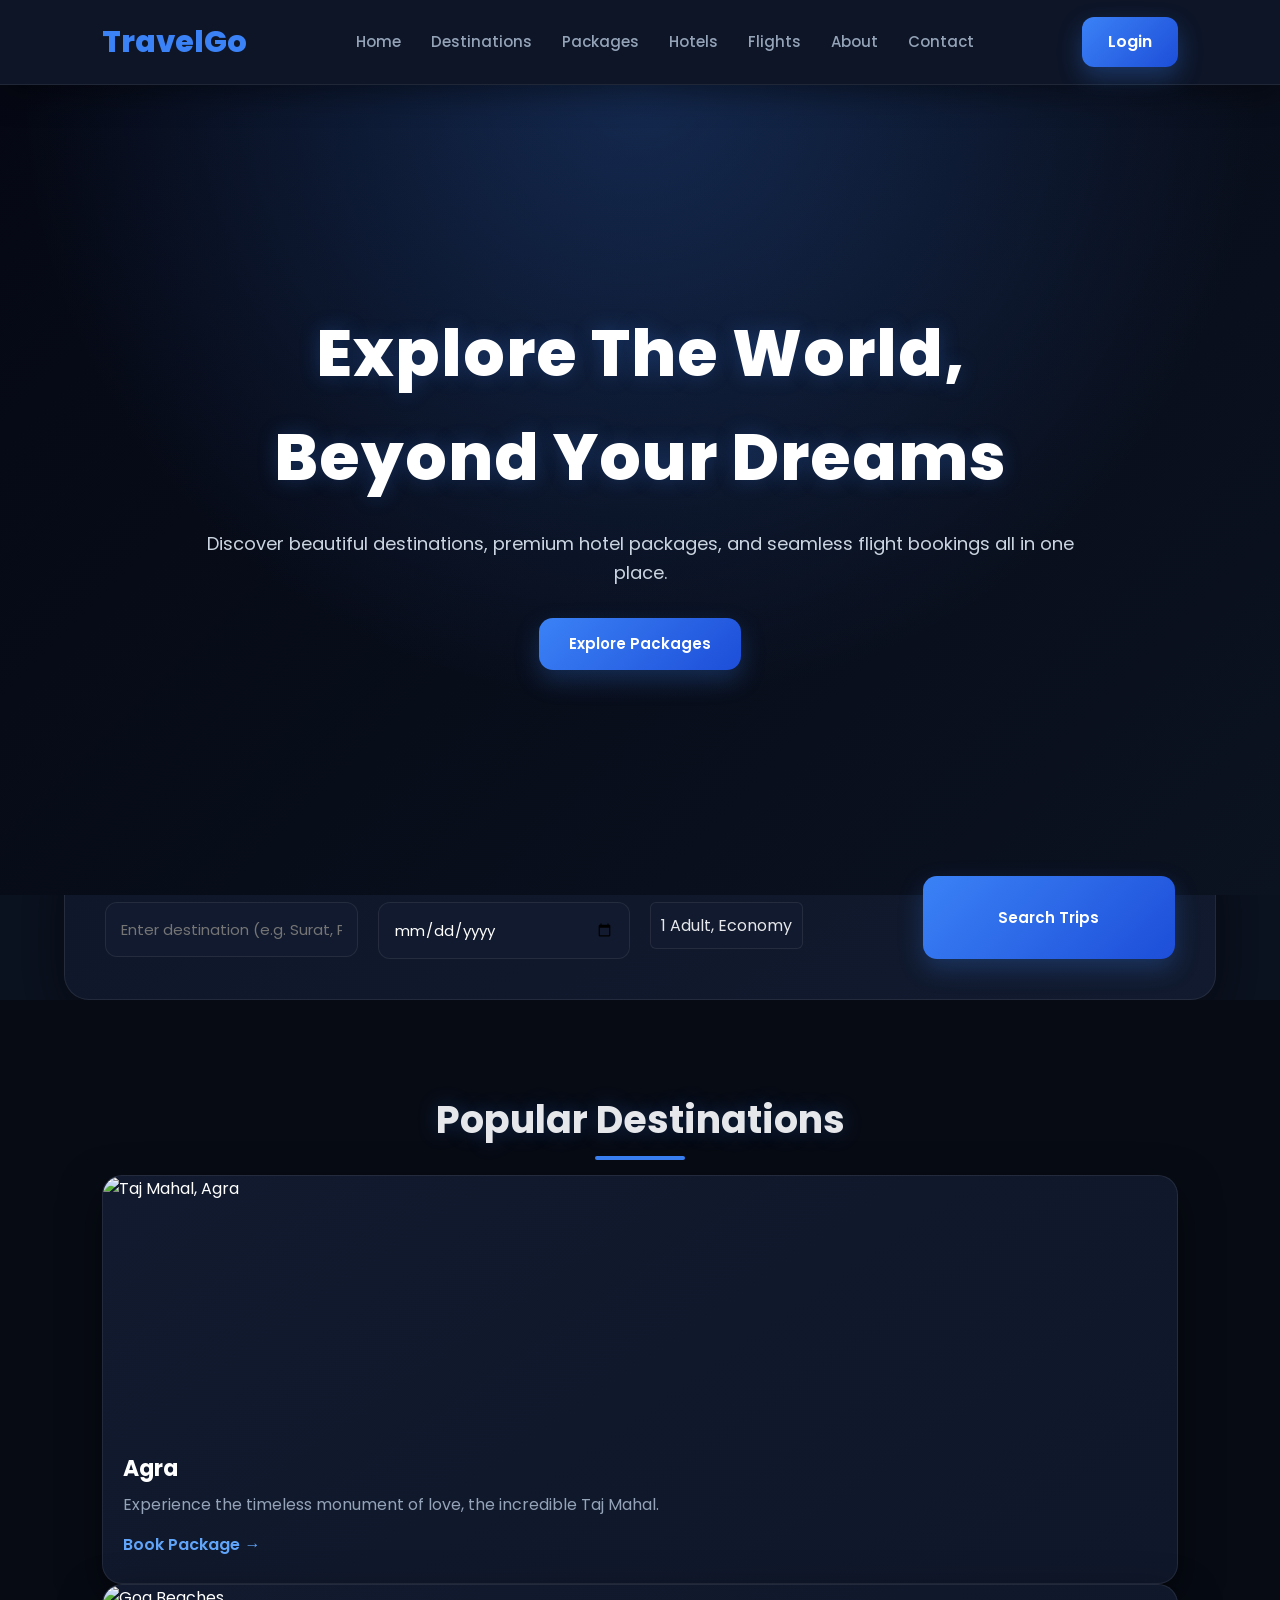
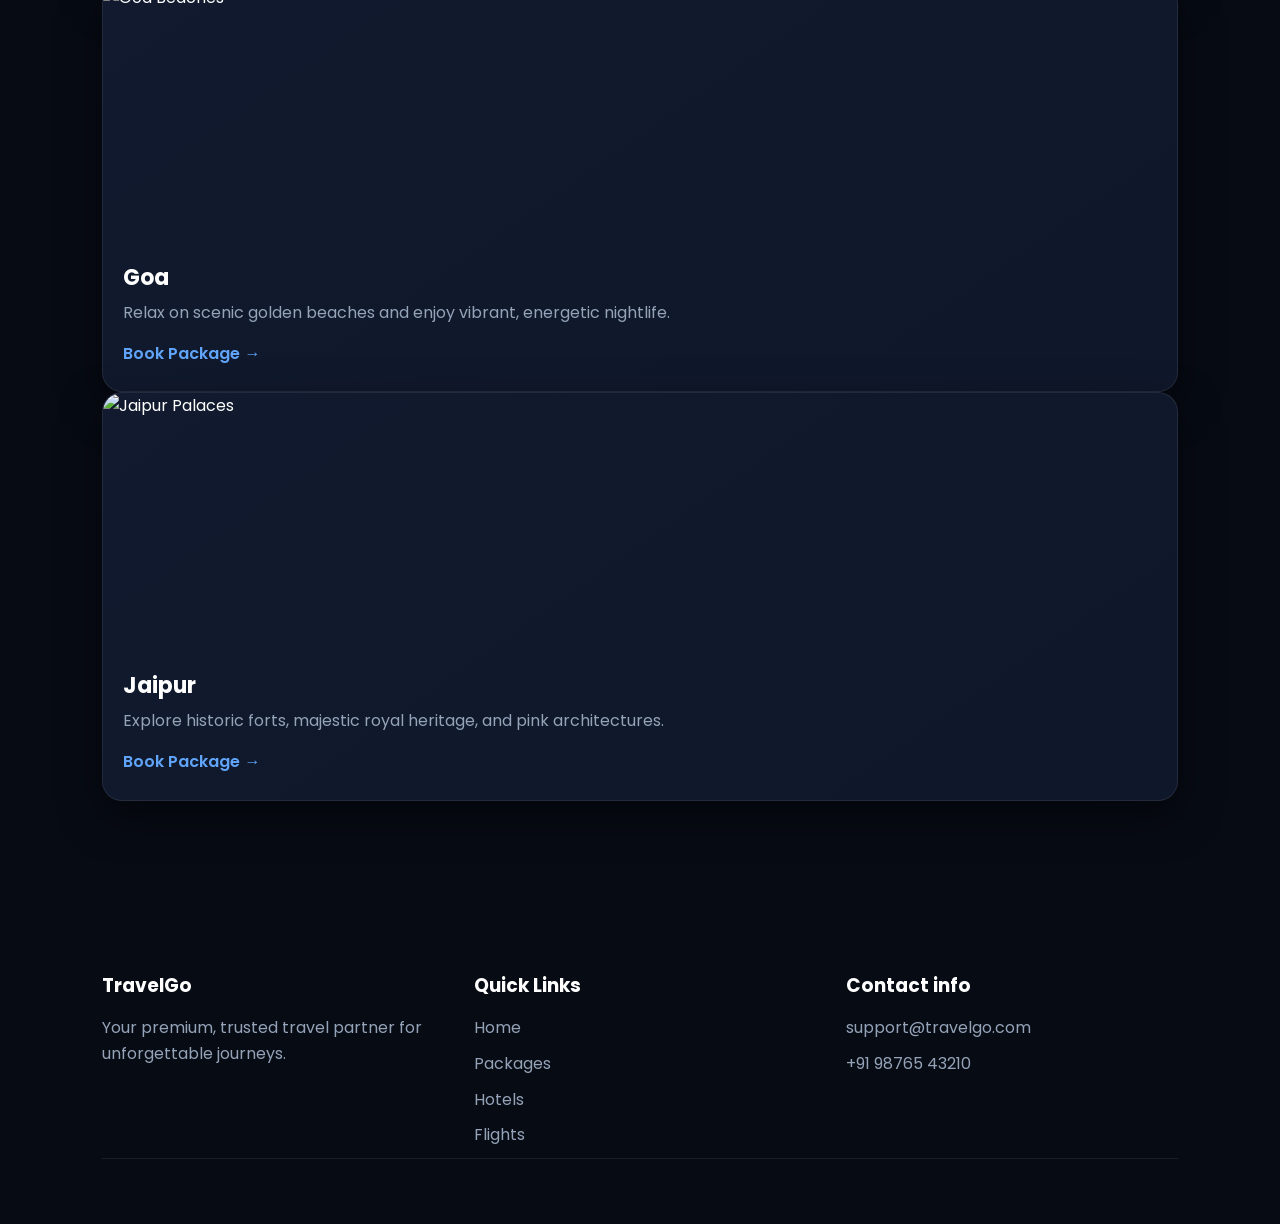
==== index.html @ 105390c0 "Initial commit" ====
<!DOCTYPE html>
<html lang="en">
<head>
    <meta charset="UTF-8">
    <meta name="viewport" content="width=device-width, initial-scale=1.0">
    <title>TravelGo - Beyond Your Dreams</title>
    <link rel="stylesheet" href="style.css">
</head>

<body class="dark-theme">

<header class="navbar">

    <div class="logo">
        <h2>TravelGo</h2>
    </div>

    <nav aria-label="Main Navigation">
        <ul class="nav-menu">
            <li><a href="index.html">Home</a></li>
            <li><a href="destinations.html">Destinations</a></li>
            <li><a href="packages.html">Packages</a></li>
            <li><a href="hotels.html">Hotels</a></li>
            <li><a href="flights.html">Flights</a></li>
            <li><a href="about.html">About</a></li>
            <li><a href="contact.html">Contact</a></li>
        </ul>
    </nav>

    <a href="login.html" class="login-btn">Login</a>

</header>

<section class="hero">

    <div class="hero-content">
        <h1>Explore The World,<br>Beyond Your Dreams</h1>
        <p>
            Discover beautiful destinations, premium hotel packages, 
            and seamless flight bookings all in one place.
        </p>
        <a href="packages.html" class="hero-btn">Explore Packages</a>
    </div>

</section>

<section class="search-section">

    <form class="search-form" action="#" method="GET">

        <div class="form-group">
            <label>Where to?</label>
            <input type="text" placeholder="Enter destination (e.g. Surat, Paris)" required>
        </div>

        <div class="form-group">
            <label>Check-in</label>
            <input type="date">
        </div>

        <div class="form-group">
            <label>Travelers</label>
            <div class="traveler-box">
                <span>1 Adult, Economy</span>
            </div>
            <div class="traveler-popup">
                <div class="traveler-option">1 Adult, Economy</div>
                <div class="traveler-option">2 Adults, Business</div>
                <div class="traveler-option">Family, Economy</div>
            </div>
        </div>

        <button type="submit" class="search-btn">Search Trips</button>

    </form>

</section>

<section class="popular-destinations">

    <h2>Popular Destinations</h2>

    <div class="destination-grid">

        <div class="destination-card">
            <img src="https://images.unsplash.com/photo-1524492412937-b28074a5d7da?q=80&w=600&auto=format&fit=cover" alt="Taj Mahal, Agra">
            <h3>Agra</h3>
            <p>Experience the timeless monument of love, the incredible Taj Mahal.</p>
            <a href="booking.html">Book Package &rarr;</a>
        </div>

        <div class="destination-card">
            <img src="https://images.unsplash.com/photo-1582510003544-4d00b7f74220?q=80&w=600&auto=format&fit=cover" alt="Goa Beaches">
            <h3>Goa</h3>
            <p>Relax on scenic golden beaches and enjoy vibrant, energetic nightlife.</p>
            <a href="booking.html">Book Package &rarr;</a>
        </div>

        <div class="destination-card">
            <img src="https://images.unsplash.com/photo-1587135941948-670b381f08ce?q=80&w=600&auto=format&fit=cover" alt="Jaipur Palaces">
            <h3>Jaipur</h3>
            <p>Explore historic forts, majestic royal heritage, and pink architectures.</p>
            <a href="booking.html">Book Package &rarr;</a>
        </div>

    </div>

</section>

<div id="imgModal" class="img-modal">
    <span class="close">&times;</span>
    <img class="modal-content" id="modalImg" alt="Enlarged View">
</div>

<footer class="footer">

    <div class="footer-links">

        <div>
            <h3>TravelGo</h3>
            <p>Your premium, trusted travel partner for unforgettable journeys.</p>
        </div>

        <div>
            <h3>Quick Links</h3>
            <ul>
                <li><a href="index.html">Home</a></li>
                <li><a href="packages.html">Packages</a></li>
                <li><a href="hotels.html">Hotels</a></li>
                <li><a href="flights.html">Flights</a></li>
            </ul>
        </div>

        <div>
            <h3>Contact info</h3>
            <p>support@travelgo.com</p>
            <p>+91 98765 43210</p>
        </div>

    </div>

    <p class="copyright"></p>

</footer>

<script src="main.js"></script>

</body>
</html>
---- style.css ----
/* =========================
   GOOGLE FONT
========================= */

@import url('https://fonts.googleapis.com/css2?family=Poppins:wght@300;400;500;600;700;800&display=swap');


/* =========================
   ROOT DARK THEME
========================= */

:root{

    --bg:#0b1220;
    --card:#111a2e;
    --card-2:#0f172a;

    --text:#e5e7eb;
    --muted:#94a3b8;

    --primary:#3b82f6;
    --primary-dark:#2563eb;

    --border:rgba(255,255,255,0.08);
    --shadow:0 15px 40px rgba(0,0,0,0.5);
}


/* =========================
   RESET
========================= */

*{
    margin:0;
    padding:0;
    box-sizing:border-box;
    font-family:'Poppins',sans-serif;
}

html{
    scroll-behavior:smooth;
}

body{
    background:var(--bg);
    color:var(--text);
    line-height:1.6;
}


/* =========================
   GLOBAL LINKS
========================= */

a{
    text-decoration:none;
    color:inherit;
}

ul{
    list-style:none;
}


/* =========================
   NAVBAR (DARK PREMIUM)
========================= */

.navbar{

    width:100%;
    height:85px;

    display:flex;
    align-items:center;
    justify-content:space-between;

    padding:0 8%;

    position:sticky;
    top:0;
    z-index:1000;

    background:rgba(15, 23, 42, 0.85);
    backdrop-filter:blur(20px);

    border-bottom:1px solid var(--border);

    box-shadow:0 10px 30px rgba(0,0,0,0.4);
}

.logo h2{

    font-size:30px;
    font-weight:800;

    color:var(--primary);

    cursor:pointer;

    transition:0.3s;
}

.logo h2:hover{
    transform:scale(1.08);
    color:#60a5fa;
}


/* =========================
   NAV MENU
========================= */

.nav-menu{

    display:flex;
    align-items:center;
    gap:30px;
}

.nav-menu li a{

    color:var(--muted);

    font-size:15px;
    font-weight:500;

    position:relative;

    transition:0.3s;
}

.nav-menu li a:hover{
    color:white;
}

.nav-menu li a::after{

    content:"";

    position:absolute;
    left:0;
    bottom:-6px;

    width:0%;
    height:2px;

    background:var(--primary);

    transition:0.4s;
}

.nav-menu li a:hover::after{
    width:100%;
}


/* =========================
   LOGIN BUTTON (GLOW)
========================= */

.login-btn{

    padding:12px 26px;

    background:linear-gradient(135deg,var(--primary),#1d4ed8);
    color:white;

    border-radius:12px;

    font-weight:600;

    transition:0.3s;

    position:relative;
    overflow:hidden;

    box-shadow:0 10px 25px rgba(59,130,246,0.3);
}

.login-btn:hover{
    transform:translateY(-3px);
    box-shadow:0 15px 35px rgba(59,130,246,0.5);
}


/* =========================
   BUTTON SYSTEM (GLOBAL)
========================= */

.hero-btn,
.book-btn,
.flight-btn,
.hotel-btn,
.search-btn,
.contact-btn,
.pay-btn,
.confirm-btn,
.login-submit-btn,
.signup-submit-btn,
.submit-ticket-btn,
.auth-btn,
.package-card button {

    display:inline-block;

    padding:14px 30px;

    background:linear-gradient(135deg,var(--primary),#1d4ed8);

    color:white;

    border:none;
    border-radius:14px;

    font-size:15px;
    font-weight:600;

    cursor:pointer;

    transition:0.3s;

    box-shadow:0 10px 25px rgba(59,130,246,0.25);

    position:relative;
    overflow:hidden;
}

.hero-btn:hover,
.book-btn:hover,
.flight-btn:hover,
.hotel-btn:hover,
.search-btn:hover,
.contact-btn:hover,
.pay-btn:hover,
.confirm-btn:hover,
.login-submit-btn:hover,
.signup-submit-btn:hover,
.submit-ticket-btn:hover,
.auth-btn:hover,
.package-card button:hover{

    transform:translateY(-4px) scale(1.02);

    box-shadow:0 18px 40px rgba(59,130,246,0.4);
}


/* =========================
   SECTION BASE
========================= */

section{
    padding:90px 8%;
}

section h1{
    font-size:55px;
    font-weight:800;
}

section h2{
    font-size:38px;
    font-weight:700;
    margin-bottom:25px;
    text-align:center;
    position:relative;
}

section h2::after{

    content:"";

    position:absolute;

    bottom:-10px;
    left:50%;

    transform:translateX(-50%);

    width:90px;
    height:4px;

    background:var(--primary);

    border-radius:10px;
}

section p{
    color:var(--muted);
}


/* =========================
   INPUTS (DARK STYLE)
========================= */

input,
select,
textarea{

    width:100%;

    padding:15px;

    background:var(--card);

    border:1px solid var(--border);

    border-radius:12px;

    color:white;

    outline:none;

    font-size:15px;

    transition:0.3s;
}

input:focus,
select:focus,
textarea:focus{

    border-color:var(--primary);
    box-shadow:0 0 0 3px rgba(59,130,246,0.2);
}


/* =========================
   CARDS (DARK PREMIUM)
========================= */

.destination-card,
.package-card,
.hotel-card,
.flight-card,
.feature-card,
.review-card,
.team-card,
.info-card,
.stat-card,
.trip-card,
.history-item{

    background:linear-gradient(145deg,var(--card),var(--card-2));

    border:1px solid var(--border);

    border-radius:20px;

    overflow:hidden;

    box-shadow:var(--shadow);

    transition:0.4s;

    color:white;
}

.destination-card:hover,
.package-card:hover,
.hotel-card:hover,
.flight-card:hover,
.feature-card:hover,
.team-card:hover,
.stat-card:hover,
.trip-card:hover{

    transform:translateY(-10px) scale(1.02);

    box-shadow:0 25px 60px rgba(59,130,246,0.25);
}


/* =========================
   IMAGES
========================= */

img{
    width:100%;
    display:block;
}


/* =========================
   FOOTER DARK
========================= */

.footer{

    background:#070b14;

    color:white;

    padding:80px 8% 30px;
}

.footer-links{

    display:grid;

    grid-template-columns:repeat(auto-fit,minmax(250px,1fr));

    gap:40px;
}

.footer h3{
    margin-bottom:15px;
}

.footer p,
.footer li{
    color:var(--muted);
    margin-bottom:10px;
}

.copyright{

    text-align:center;

    border-top:1px solid var(--border);

    padding-top:25px;

    color:var(--muted);
}
/* =========================
   HERO SECTIONS (DARK CINEMATIC)
========================= */

.hero,
.destination-hero,
.package-hero,
.hotel-hero,
.flight-hero,
.about-hero,
.contact-hero,
.booking-hero,
.checkout-hero,
.about-hero{

    min-height:90vh;

    display:flex;
    align-items:center;
    justify-content:center;

    text-align:center;

    background:
    radial-gradient(circle at top,
    rgba(59,130,246,0.25),
    transparent 60%),

    linear-gradient(135deg,#050814,#0b1220);

    color:white;

    position:relative;
    overflow:hidden;
}

.hero-content{
    max-width:900px;
    animation:fadeUp 1s ease;
}

.hero-content h1{
    font-size:65px;
    font-weight:800;
    margin-bottom:20px;
    letter-spacing:1px;
}

.hero-content p{
    font-size:18px;
    color:#cbd5e1;
    margin-bottom:30px;
}


/* =========================
   SEARCH / FORM SECTIONS
========================= */

.search-section,
.destination-search,
.hotel-search,
.flight-search,
.package-filter,
.package-search {

    background:linear-gradient(145deg,#0f172a,#111a2e);

    margin-top:-60px;

    width:90%;
    max-width:1200px;

    margin-left:auto;
    margin-right:auto;

    border-radius:25px;

    padding:40px;

    border:1px solid rgba(255,255,255,0.08);

    box-shadow:0 20px 60px rgba(0,0,0,0.5);
}

.search-form,
.destination-search-form,
.hotel-search-form,
.flight-search-form,
.filter-form,
.package-search-form {

    display:grid;

    grid-template-columns:repeat(auto-fit,minmax(200px,1fr));

    gap:20px;
}


/* =========================
   DESTINATIONS
========================= */

.destinations,
.popular-destinations{
    background:#070b14;
}

.destination-card{

    border-radius:20px;

    overflow:hidden;

    transition:0.4s;

    position:relative;
}

.destination-card img{
    height:260px;
    object-fit:cover;
    transition:0.5s;
}

.destination-card:hover img{
    transform:scale(1.08);
}

.destination-card h3{
    font-size:22px;
    margin:15px 20px 5px;
    color:white;
}

.destination-card p{
    margin:0 20px 15px;
    color:#94a3b8;
}

.destination-card a{
    display:inline-block;
    margin:0 20px 25px;
    color:#60a5fa;
    font-weight:600;
}


/* =========================
   PACKAGES
========================= */

.packages,
.packages-section,
.packages-catalog {
    background:#0b1220;
}

.package-card img{
    height:260px;
    object-fit:cover;
}

.package-content{
    padding:25px;
}

.package-content h3{
    font-size:22px;
    margin-bottom:10px;
}

.package-content p{
    color:#94a3b8;
}

.package-content h4{
    color:#60a5fa;
    font-size:26px;
    margin:15px 0;
}


/* =========================
   FEATURES / WHY US
========================= */

.features,
.package-benefits,
.flight-benefits,
.hotel-features,
.why-us{

    background:#0a1020;
}

.feature-card,
.why-card,
.value-card {

    padding:40px;

    text-align:center;

    border-radius:20px;

    background:linear-gradient(145deg,#111a2e,#0f172a);

    border:1px solid rgba(255,255,255,0.08);
}

.feature-card h3,
.why-card h3{
    margin-bottom:10px;
    font-size:22px;
}


/* =========================
   HOTEL CARDS
========================= */

.hotels-catalog {
    background:#0b1220;
}

.hotel-card img{
    height:240px;
    object-fit:cover;
}

.hotel-content{
    padding:25px;
}

.hotel-content h3{
    font-size:22px;
    margin-bottom:10px;
}

.hotel-content p{
    color:#94a3b8;
}

.hotel-content h4{
    color:#60a5fa;
    font-size:24px;
}


/* =========================
   FLIGHT CARDS
========================= */

.flights-catalog {
    background:#0b1220;
}

.flight-card{

    padding:30px;
    text-align:center;
}

.flight-card h3{
    font-size:22px;
}

.flight-card p{
    color:#94a3b8;
}

.flight-card h4{
    color:#60a5fa;
    font-size:26px;
}


/* =========================
   BOOKING PAGE (DARK GRID FIX)
========================= */

.booking-container,
.booking-wrapper,
.checkout-wrapper {

    display:grid;

    grid-template-columns:2fr 1fr;

    gap:40px;
}

@media (max-width:991px) {
    .booking-container,
    .booking-wrapper,
    .checkout-wrapper,
    .checkout-container,
    .contact-container {
        grid-template-columns: 1fr;
    }
}

.booking-form,
.booking-summary,
.account-details-box,
.travel-history-box {

    background:linear-gradient(145deg,#0f172a,#111a2e);

    padding:35px;

    border-radius:25px;

    border:1px solid rgba(255,255,255,0.08);

    box-shadow:0 20px 60px rgba(0,0,0,0.5);
}

.summary-card h2{
    color:#60a5fa;
}

.summary-card hr{
    border:0;
    border-top:1px solid rgba(255,255,255,0.08);
    margin:20px 0;
}


/* =========================
   CHECKOUT PAGE
========================= */

.checkout-container{

    display:grid;

    grid-template-columns:2fr 1fr;

    gap:40px;
}

.payment-form,
.order-summary,
.auth-card,
.profile-sidebar {

    background:linear-gradient(145deg,#0f172a,#111a2e);

    padding:35px;

    border-radius:25px;

    border:1px solid rgba(255,255,255,0.08);
}

.form-row{
    display:grid;
    grid-template-columns:1fr 1fr;
    gap:20px;
}

.confirmation-grid{

    display:grid;

    grid-template-columns:repeat(auto-fit,minmax(260px,1fr));

    gap:25px;
}

.confirmation-card{

    background:linear-gradient(145deg,#0f172a,#111a2e);

    padding:30px;

    border-radius:20px;

    text-align:center;

    border:1px solid rgba(255,255,255,0.08);
}


/* =========================
   LOGIN / SIGNUP
========================= */

.login-section,
.signup-section,
.auth-container {

    min-height:100vh;

    display:flex;
    align-items:center;
    justify-content:center;

    background:
    radial-gradient(circle at top,
    rgba(59,130,246,0.15),
    transparent 60%),
    #050814;
}

.login-box,
.signup-box{

    background:linear-gradient(145deg,#0f172a,#111a2e);

    padding:50px;

    border-radius:25px;

    border:1px solid rgba(255,255,255,0.08);

    box-shadow:0 25px 70px rgba(0,0,0,0.6);
}

.login-box h1,
.signup-box h1{
    color:white;
}

.login-box p,
.signup-box p{
    color:#94a3b8;
}


/* =========================
   PROFILE PAGE
========================= */

.profile-card{

    background:linear-gradient(145deg,#0f172a,#111a2e);

    padding:40px;

    border-radius:25px;

    text-align:center;

    border:1px solid rgba(255,255,255,0.08);
}

.info-card,
.trip-card{

    background:linear-gradient(145deg,#0f172a,#111a2e);

    border:1px solid rgba(255,255,255,0.08);
}


/* =========================
   CONTACT PAGE
========================= */

.contact-container{

    display:grid;

    grid-template-columns:2fr 1fr;

    gap:40px;
}

.contact-form-box,
.contact-info,
.channel-card {

    background:linear-gradient(145deg,#0f172a,#111a2e);

    padding:35px;

    border-radius:25px;

    border:1px solid rgba(255,255,255,0.08);
}


/* =========================
   ANIMATION KEYFRAME
========================= */

@keyframes fadeUp{

    from{
        opacity:0;
        transform:translateY(40px);
    }

    to{
        opacity:1;
        transform:translateY(0);
    }
}
/* =========================
   SMOOTH GLOBAL ANIMATION
========================= */

*{
    transition:background 0.3s ease, color 0.3s ease;
}


/* =========================
   SCROLLBAR (DARK PREMIUM)
========================= */

::-webkit-scrollbar{
    width:10px;
}

::-webkit-scrollbar-track{
    background:#050814;
}

::-webkit-scrollbar-thumb{

    background:linear-gradient(
        180deg,
        #2563eb,
        #60a5fa
    );

    border-radius:20px;
}

::-webkit-scrollbar-thumb:hover{
    background:#3b82f6;
}


/* =========================
   BACK TO TOP BUTTON (FIXED DARK STYLE)
========================= */

.back-to-top{

    position:fixed;

    right:25px;
    bottom:25px;

    width:55px;
    height:55px;

    border:none;

    border-radius:50%;

    background:linear-gradient(135deg,#2563eb,#1d4ed8);

    color:white;

    font-size:20px;

    cursor:pointer;

    z-index:9999;

    box-shadow:0 15px 35px rgba(37,99,235,0.4);

    display:none;

    animation:pulse 2s infinite;
}

.back-to-top:hover{
    transform:scale(1.1);
}


/* =========================
   PULSE ANIMATION
========================= */

@keyframes pulse{

    0%{
        box-shadow:0 0 0 0 rgba(37,99,235,0.5);
    }

    70%{
        box-shadow:0 0 0 20px rgba(37,99,235,0);
    }

    100%{
        box-shadow:0 0 0 0 rgba(37,99,235,0);
    }
}


/* =========================
   CARD ULTIMATE GLOW
========================= */

.destination-card:hover,
.package-card:hover,
.hotel-card:hover,
.flight-card:hover,
.feature-card:hover,
.team-card:hover,
.history-item:hover {

    box-shadow:
    0 0 25px rgba(59,130,246,0.25),
    0 20px 60px rgba(0,0,0,0.6);
}


/* =========================
   IMAGE ZOOM ENHANCED
========================= */

.destination-card img,
.package-card img,
.hotel-card img,
.team-card img{

    transition:0.6s ease;
}

.destination-card:hover img,
.package-card:hover img,
.hotel-card:hover img,
.team-card:hover img{

    transform:scale(1.12);
    filter:brightness(1.1);
}


/* =========================
   TEXT GLOW EFFECT (HEADINGS)
========================= */

.hero-content h1,
section h2{

    text-shadow:0 0 20px rgba(59,130,246,0.25);
}


/* =========================
   BUTTON GLOW EFFECT
========================= */

.hero-btn,
.book-btn,
.flight-btn,
.hotel-btn,
.search-btn,
.login-btn,
.pay-btn,
.confirm-btn,
.submit-ticket-btn,
.auth-btn {

    position:relative;
    overflow:hidden;
}

.hero-btn::after,
.book-btn::after,
.flight-btn::after,
.hotel-btn::after,
.search-btn::after,
.login-btn::after,
.pay-btn::after,
.confirm-btn::after,
.submit-ticket-btn::after,
.auth-btn::after {

    content:"";

    position:absolute;

    top:0;
    left:-100%;

    width:100%;
    height:100%;

    background:linear-gradient(
        90deg,
        transparent,
        rgba(255,255,255,0.25),
        transparent
    );

    transition:0.7s;
}

.hero-btn:hover::after,
.book-btn:hover::after,
.flight-btn:hover::after,
.hotel-btn:hover::after,
.search-btn:hover::after,
.login-btn:hover::after,
.pay-btn:hover::after,
.confirm-btn:hover::after,
.submit-ticket-btn:hover::after,
.auth-btn:hover::after {

    left:100%;
}


/* =========================
   SECTION FADE EFFECT
========================= */

section{

    animation:fadeUp 0.8s ease;
}

@keyframes fadeUp{

    from{
        opacity:0;
        transform:translateY(30px);
    }

    to{
        opacity:1;
        transform:translateY(0);
    }
}


/* =========================
   INPUT FOCUS GLOW
========================= */

input:focus,
select:focus,
textarea:focus{

    border-color:#3b82f6;

    box-shadow:
    0 0 0 4px rgba(59,130,246,0.2);
}


/* =========================
   LINKS HOVER ANIMATION
========================= */

a{
    transition:0.3s;
}

a:hover{
    color:#60a5fa;
}


/* =========================
   CARDS ENTRY ANIMATION
========================= */

.destination-card,
.package-card,
.hotel-card,
.flight-card,
.feature-card,
.team-card{

    animation:float 6s ease-in-out infinite;
}

@keyframes float{

    0%{transform:translateY(0px);}
    50%{transform:translateY(-8px);}
    100%{transform:translateY(0px);}
}


/* =========================
   PREMIUM GLASS EFFECT UPGRADE
========================= */

.login-box,
.signup-box,
.profile-card,
.contact-form-box,
.booking-form,
.payment-form,
.auth-card,
.account-details-box,
.travel-history-box,
.profile-sidebar,
.channel-card {

    backdrop-filter:blur(20px);

    background:rgba(15,23,42,0.7) !important;

    border:1px solid rgba(255,255,255,0.08) !important;
}


/* =========================
   STAT CARD HOVER DARK MODE
========================= */

.stat-card:hover{

    background:linear-gradient(135deg,#2563eb,#1d4ed8);

    color:white;

    transform:translateY(-8px) scale(1.05);
}


/* =========================
   FAQ INTERACTION
========================= */

.faq-item:hover{

    border-left:4px solid #3b82f6;

    transform:translateX(8px);

    background:#0f172a;
}


/* =========================
   FINAL TOUCH: SMOOTH BODY
========================= */

body{
    overflow-x:hidden;
}
/* ===== IMAGE MODAL FULLSCREEN VIEW ===== */
.img-modal {
    display: none;
    position: fixed;
    z-index: 9999;
    padding-top: 60px;
    left: 0;
    top: 0;
    width: 100%;
    height: 100%;
    overflow: auto;
    background-color: rgba(0,0,0,0.9);
}

.modal-content {
    margin: auto;
    display: block;
    max-width: 90%;
    max-height: 85%;
    border-radius: 10px;
    animation: zoom 0.3s ease;
}

@keyframes zoom {
    from {transform: scale(0.7);}
    to {transform: scale(1);}
}

.close {
    position: absolute;
    top: 20px;
    right: 35px;
    color: white;
    font-size: 40px;
    font-weight: bold;
    cursor: pointer;
}
.package-list {
    margin-top: 20px;
    display: flex;
    flex-direction: column;
    gap: 12px;
}

/* ==========================================================================
   UPDATED TRANSITION ASSIGNMENTS FOR SYSTEM COMPATIBILITY
   ========================================================================== */
.package-card {
    background: linear-gradient(145deg,var(--card),var(--card-2));
    border: 1px solid var(--border);
}

.package-card button {
    margin-top: 8px;
    cursor: pointer;
}
.traveler-box {
    padding: 10px;
    border: 1px solid var(--border);
    cursor: pointer;
    border-radius: 6px;
    background: var(--card);
    width: fit-content;
}

.traveler-popup {
    display: none;
    position: absolute;
    background: var(--card-2);
    border: 1px solid var(--border);
    border-radius: 6px;
    margin-top: 5px;
    width: 150px;
    box-shadow: var(--shadow);
}

.traveler-option {
    padding: 10px;
    cursor: pointer;
}

.traveler-option:hover {
    background: var(--card);
}
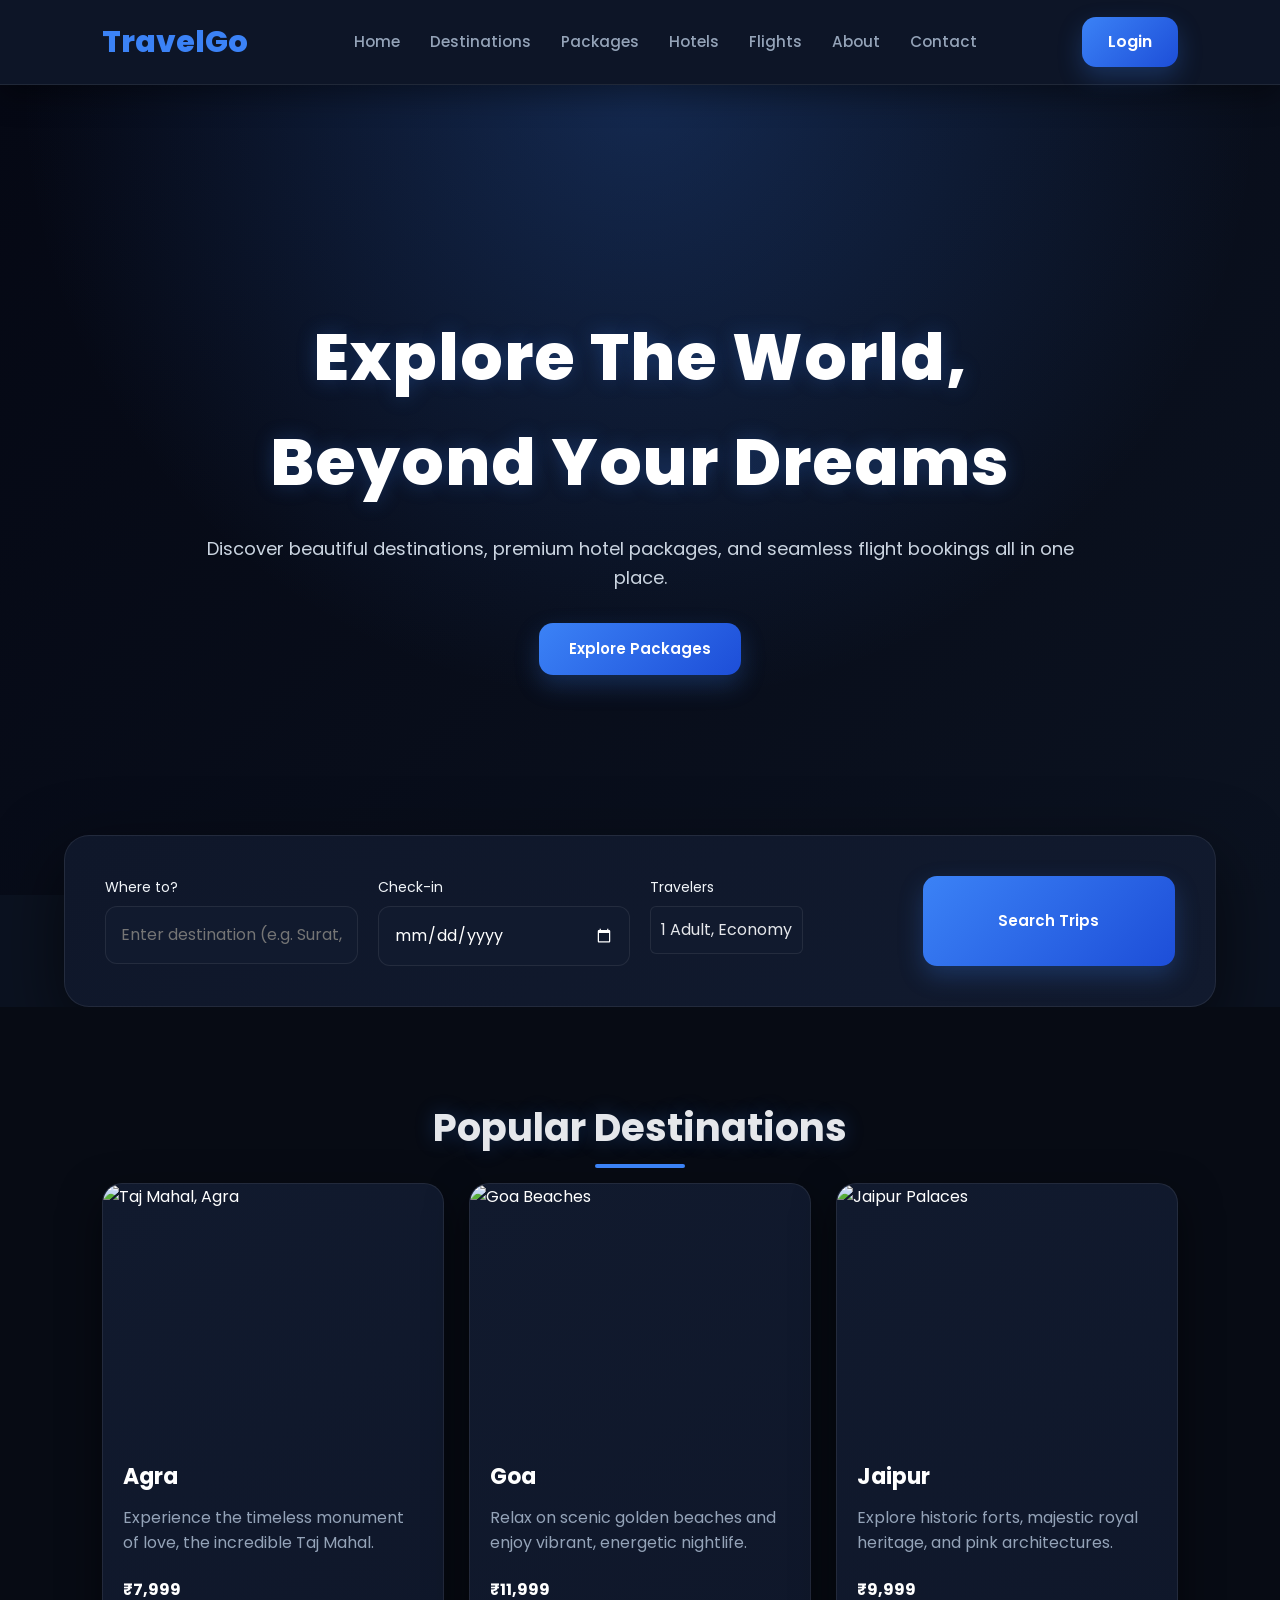
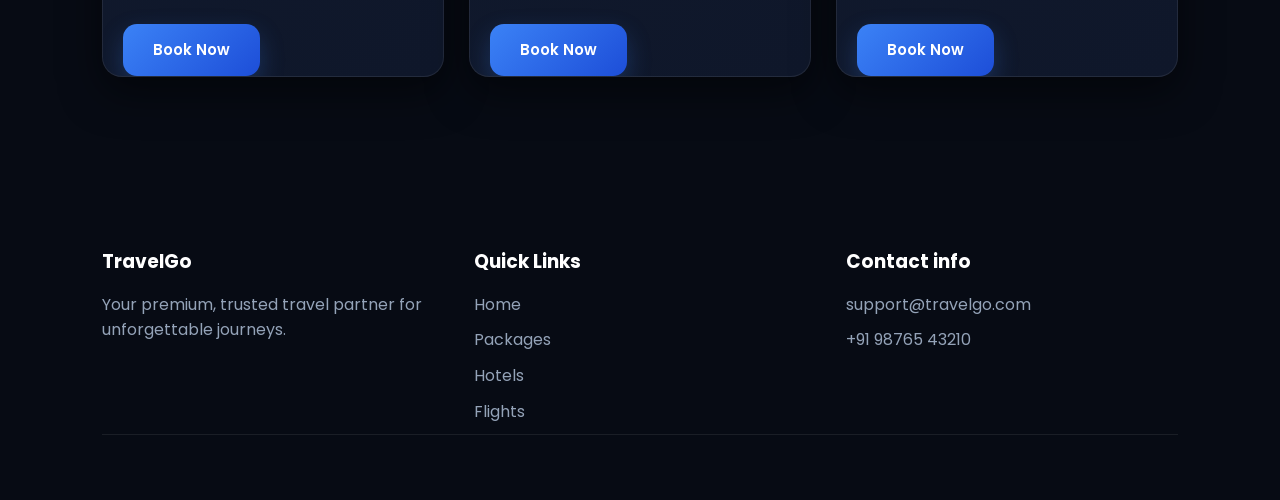
==== commit d6f2511c: "New Updates" ====
--- a/index.html
+++ b/index.html
@@ -86,21 +86,24 @@
             <img src="https://images.unsplash.com/photo-1524492412937-b28074a5d7da?q=80&w=600&auto=format&fit=cover" alt="Taj Mahal, Agra">
             <h3>Agra</h3>
             <p>Experience the timeless monument of love, the incredible Taj Mahal.</p>
-            <a href="booking.html">Book Package &rarr;</a>
+            <h4>₹7,999</h4>
+            <button class="book-btn">Book Now</button>
         </div>
 
         <div class="destination-card">
             <img src="https://images.unsplash.com/photo-1582510003544-4d00b7f74220?q=80&w=600&auto=format&fit=cover" alt="Goa Beaches">
             <h3>Goa</h3>
             <p>Relax on scenic golden beaches and enjoy vibrant, energetic nightlife.</p>
-            <a href="booking.html">Book Package &rarr;</a>
+            <h4>₹11,999</h4>
+            <button class="book-btn">Book Now</button>
         </div>
 
         <div class="destination-card">
             <img src="https://images.unsplash.com/photo-1587135941948-670b381f08ce?q=80&w=600&auto=format&fit=cover" alt="Jaipur Palaces">
             <h3>Jaipur</h3>
             <p>Explore historic forts, majestic royal heritage, and pink architectures.</p>
-            <a href="booking.html">Book Package &rarr;</a>
+            <h4>₹9,999</h4>
+            <button class="book-btn">Book Now</button>
         </div>
 
     </div>
@@ -143,6 +146,8 @@
 
 </footer>
 
+<script src="https://cdnjs.cloudflare.com/ajax/libs/html2canvas/1.4.1/html2canvas.min.js"></script>
+<script src="https://cdnjs.cloudflare.com/ajax/libs/jspdf/2.5.1/jspdf.umd.min.js"></script>
 <script src="main.js"></script>
 
 </body>
--- a/style.css
+++ b/style.css
@@ -1,488 +1,659 @@
-/* =========================
-   GOOGLE FONT
-========================= */
-
 @import url('https://fonts.googleapis.com/css2?family=Poppins:wght@300;400;500;600;700;800&display=swap');
 
-
-/* =========================
-   ROOT DARK THEME
-========================= */
-
-:root{
-
-    --bg:#0b1220;
-    --card:#111a2e;
-    --card-2:#0f172a;
-
-    --text:#e5e7eb;
-    --muted:#94a3b8;
-
-    --primary:#3b82f6;
-    --primary-dark:#2563eb;
-
-    --border:rgba(255,255,255,0.08);
-    --shadow:0 15px 40px rgba(0,0,0,0.5);
-}
-
-
-/* =========================
-   RESET
-========================= */
-
-*{
-    margin:0;
-    padding:0;
-    box-sizing:border-box;
-    font-family:'Poppins',sans-serif;
-}
-
-html{
-    scroll-behavior:smooth;
-}
-
-body{
-    background:var(--bg);
-    color:var(--text);
-    line-height:1.6;
-}
-
-
-/* =========================
-   GLOBAL LINKS
-========================= */
-
-a{
-    text-decoration:none;
-    color:inherit;
-}
-
-ul{
-    list-style:none;
-}
-
-
-/* =========================
-   NAVBAR (DARK PREMIUM)
-========================= */
-
-.navbar{
-
-    width:100%;
-    height:85px;
-
-    display:flex;
-    align-items:center;
-    justify-content:space-between;
-
-    padding:0 8%;
-
-    position:sticky;
-    top:0;
-    z-index:1000;
-
-    background:rgba(15, 23, 42, 0.85);
-    backdrop-filter:blur(20px);
-
-    border-bottom:1px solid var(--border);
-
-    box-shadow:0 10px 30px rgba(0,0,0,0.4);
-}
-
-.logo h2{
-
-    font-size:30px;
-    font-weight:800;
-
-    color:var(--primary);
-
-    cursor:pointer;
-
-    transition:0.3s;
-}
-
-.logo h2:hover{
-    transform:scale(1.08);
-    color:#60a5fa;
-}
-
-
-/* =========================
-   NAV MENU
-========================= */
-
-.nav-menu{
-
-    display:flex;
-    align-items:center;
-    gap:30px;
-}
-
-.nav-menu li a{
-
-    color:var(--muted);
-
-    font-size:15px;
-    font-weight:500;
-
-    position:relative;
-
-    transition:0.3s;
-}
-
-.nav-menu li a:hover{
-    color:white;
-}
-
-.nav-menu li a::after{
-
-    content:"";
-
-    position:absolute;
-    left:0;
-    bottom:-6px;
-
-    width:0%;
-    height:2px;
-
-    background:var(--primary);
-
-    transition:0.4s;
-}
-
-.nav-menu li a:hover::after{
-    width:100%;
-}
-
-
-/* =========================
-   LOGIN BUTTON (GLOW)
-========================= */
-
-.login-btn{
-
-    padding:12px 26px;
-
-    background:linear-gradient(135deg,var(--primary),#1d4ed8);
-    color:white;
-
-    border-radius:12px;
-
-    font-weight:600;
-
-    transition:0.3s;
-
-    position:relative;
-    overflow:hidden;
-
-    box-shadow:0 10px 25px rgba(59,130,246,0.3);
-}
-
-.login-btn:hover{
-    transform:translateY(-3px);
-    box-shadow:0 15px 35px rgba(59,130,246,0.5);
-}
-
-
-/* =========================
-   BUTTON SYSTEM (GLOBAL)
-========================= */
-
-.hero-btn,
-.book-btn,
-.flight-btn,
-.hotel-btn,
-.search-btn,
-.contact-btn,
-.pay-btn,
-.confirm-btn,
-.login-submit-btn,
-.signup-submit-btn,
-.submit-ticket-btn,
-.auth-btn,
-.package-card button {
-
-    display:inline-block;
-
-    padding:14px 30px;
-
-    background:linear-gradient(135deg,var(--primary),#1d4ed8);
-
-    color:white;
-
-    border:none;
-    border-radius:14px;
-
-    font-size:15px;
-    font-weight:600;
-
-    cursor:pointer;
-
-    transition:0.3s;
-
-    box-shadow:0 10px 25px rgba(59,130,246,0.25);
-
-    position:relative;
-    overflow:hidden;
-}
-
-.hero-btn:hover,
-.book-btn:hover,
-.flight-btn:hover,
-.hotel-btn:hover,
-.search-btn:hover,
-.contact-btn:hover,
-.pay-btn:hover,
-.confirm-btn:hover,
-.login-submit-btn:hover,
-.signup-submit-btn:hover,
-.submit-ticket-btn:hover,
-.auth-btn:hover,
-.package-card button:hover{
-
-    transform:translateY(-4px) scale(1.02);
-
-    box-shadow:0 18px 40px rgba(59,130,246,0.4);
-}
-
-
-/* =========================
-   SECTION BASE
-========================= */
-
-section{
-    padding:90px 8%;
-}
-
-section h1{
-    font-size:55px;
-    font-weight:800;
-}
-
-section h2{
-    font-size:38px;
-    font-weight:700;
-    margin-bottom:25px;
-    text-align:center;
-    position:relative;
-}
-
-section h2::after{
-
-    content:"";
-
-    position:absolute;
-
-    bottom:-10px;
-    left:50%;
-
-    transform:translateX(-50%);
-
-    width:90px;
-    height:4px;
-
-    background:var(--primary);
-
-    border-radius:10px;
-}
-
-section p{
-    color:var(--muted);
-}
-
-
-/* =========================
-   INPUTS (DARK STYLE)
-========================= */
-
+:root {
+    --bg: #0b1220;
+    --bg-alt: #050814;
+    --surface: #111a2e;
+    --surface-2: #0f172a;
+    --surface-3: #070b14;
+    --text: #e5e7eb;
+    --muted: #94a3b8;
+    --primary: #3b82f6;
+    --primary-strong: #2563eb;
+    --primary-soft: #60a5fa;
+    --success: #10b981;
+    --border: rgba(255, 255, 255, 0.08);
+    --shadow: 0 15px 40px rgba(0, 0, 0, 0.5);
+    --shadow-lg: 0 25px 70px rgba(0, 0, 0, 0.6);
+    --card-grad: linear-gradient(145deg, var(--surface), var(--surface-2));
+    --panel-grad: linear-gradient(145deg, #0f172a, #111a2e);
+    --hero-grad: linear-gradient(135deg, #050814, #0b1220);
+}
+
+*,
+*::before,
+*::after {
+    box-sizing: border-box;
+}
+
+html {
+    scroll-behavior: smooth;
+    color-scheme: dark;
+}
+
+body {
+    margin: 0;
+    background: var(--bg);
+    color: var(--text);
+    font-family: 'Poppins', sans-serif;
+    line-height: 1.6;
+    overflow-x: hidden;
+}
+
+a {
+    color: inherit;
+    text-decoration: none;
+    transition: color 0.25s ease, opacity 0.25s ease, transform 0.25s ease;
+}
+
+a:hover {
+    color: var(--primary-soft);
+}
+
+img {
+    display: block;
+    width: 100%;
+}
+
+ul {
+    list-style: none;
+    padding: 0;
+    margin: 0;
+}
+
+button,
 input,
 select,
-textarea{
-
-    width:100%;
-
-    padding:15px;
-
-    background:var(--card);
-
-    border:1px solid var(--border);
-
-    border-radius:12px;
-
-    color:white;
-
-    outline:none;
-
-    font-size:15px;
-
-    transition:0.3s;
+textarea {
+    font: inherit;
+}
+
+section {
+    padding: 90px 8%;
+    animation: fadeUp 0.8s ease both;
+}
+
+section h1 {
+    margin: 0;
+    font-size: clamp(2.6rem, 6vw, 4.1rem);
+    font-weight: 800;
+}
+
+section h2 {
+    position: relative;
+    margin: 0 0 25px;
+    text-align: center;
+    font-size: clamp(2rem, 4vw, 2.4rem);
+    font-weight: 700;
+    text-shadow: 0 0 20px rgba(59, 130, 246, 0.25);
+}
+
+section h2::after {
+    content: "";
+    position: absolute;
+    left: 50%;
+    bottom: -10px;
+    width: 90px;
+    height: 4px;
+    transform: translateX(-50%);
+    border-radius: 999px;
+    background: var(--primary);
+}
+
+section p {
+    color: var(--muted);
+}
+
+.navbar {
+    position: sticky;
+    top: 0;
+    z-index: 1000;
+    display: flex;
+    align-items: center;
+    justify-content: space-between;
+    gap: 20px;
+    width: 100%;
+    min-height: 85px;
+    padding: 0 8%;
+    background: rgba(15, 23, 42, 0.85);
+    border-bottom: 1px solid var(--border);
+    box-shadow: 0 10px 30px rgba(0, 0, 0, 0.4);
+    backdrop-filter: blur(20px);
+}
+
+.logo h2 {
+    margin: 0;
+    color: var(--primary);
+    font-size: 1.9rem;
+    font-weight: 800;
+    cursor: pointer;
+    transition: transform 0.25s ease, color 0.25s ease;
+}
+
+.logo h2:hover {
+    transform: scale(1.06);
+    color: var(--primary-soft);
+}
+
+.nav-menu {
+    display: flex;
+    align-items: center;
+    gap: 30px;
+    flex-wrap: wrap;
+}
+
+.nav-menu a {
+    position: relative;
+    color: var(--muted);
+    font-size: 0.95rem;
+    font-weight: 500;
+}
+
+.nav-menu a:hover {
+    color: #fff;
+}
+
+.nav-menu a::after {
+    content: "";
+    position: absolute;
+    left: 0;
+    bottom: -6px;
+    width: 0;
+    height: 2px;
+    background: var(--primary);
+    transition: width 0.25s ease;
+}
+
+.nav-menu a:hover::after {
+    width: 100%;
+}
+
+.login-btn,
+:is(.hero-btn, .book-btn, .flight-btn, .hotel-btn, .search-btn, .contact-btn, .pay-btn, .confirm-btn, .login-submit-btn, .signup-submit-btn, .submit-ticket-btn, .auth-btn, .package-card button) {
+    position: relative;
+    overflow: hidden;
+    display: inline-flex;
+    align-items: center;
+    justify-content: center;
+    gap: 0.5rem;
+    border: 0;
+    border-radius: 14px;
+    background: linear-gradient(135deg, var(--primary), #1d4ed8);
+    color: #fff;
+    cursor: pointer;
+    box-shadow: 0 10px 25px rgba(59, 130, 246, 0.25);
+    transition: transform 0.25s ease, box-shadow 0.25s ease, filter 0.25s ease;
+}
+
+.login-btn {
+    padding: 12px 26px;
+    font-weight: 600;
+    text-decoration: none;
+}
+
+:is(.hero-btn, .book-btn, .flight-btn, .hotel-btn, .search-btn, .contact-btn, .pay-btn, .confirm-btn, .login-submit-btn, .signup-submit-btn, .submit-ticket-btn, .auth-btn, .package-card button) {
+    padding: 14px 30px;
+    font-size: 15px;
+    font-weight: 600;
+}
+
+.login-btn:hover,
+:is(.hero-btn, .book-btn, .flight-btn, .hotel-btn, .search-btn, .contact-btn, .pay-btn, .confirm-btn, .login-submit-btn, .signup-submit-btn, .submit-ticket-btn, .auth-btn, .package-card button):hover {
+    transform: translateY(-4px) scale(1.02);
+    box-shadow: 0 18px 40px rgba(59, 130, 246, 0.4);
+}
+
+:is(.hero-btn, .book-btn, .flight-btn, .hotel-btn, .search-btn, .login-btn, .pay-btn, .confirm-btn, .submit-ticket-btn, .auth-btn)::after {
+    content: "";
+    position: absolute;
+    inset: 0 auto 0 -100%;
+    width: 100%;
+    background: linear-gradient(90deg, transparent, rgba(255, 255, 255, 0.25), transparent);
+    transition: left 0.7s ease;
+}
+
+:is(.hero-btn, .book-btn, .flight-btn, .hotel-btn, .search-btn, .login-btn, .pay-btn, .confirm-btn, .submit-ticket-btn, .auth-btn):hover::after {
+    left: 100%;
+}
+
+input,
+select,
+textarea {
+    width: 100%;
+    padding: 15px;
+    background: var(--surface);
+    border: 1px solid var(--border);
+    border-radius: 12px;
+    color: #fff;
+    outline: none;
+    transition: border-color 0.25s ease, box-shadow 0.25s ease, background 0.25s ease;
 }
 
 input:focus,
 select:focus,
-textarea:focus{
-
-    border-color:var(--primary);
-    box-shadow:0 0 0 3px rgba(59,130,246,0.2);
-}
-
-
-/* =========================
-   CARDS (DARK PREMIUM)
-========================= */
-
-.destination-card,
-.package-card,
-.hotel-card,
-.flight-card,
-.feature-card,
-.review-card,
-.team-card,
-.info-card,
-.stat-card,
-.trip-card,
-.history-item{
-
-    background:linear-gradient(145deg,var(--card),var(--card-2));
-
-    border:1px solid var(--border);
-
-    border-radius:20px;
-
-    overflow:hidden;
-
-    box-shadow:var(--shadow);
-
-    transition:0.4s;
-
-    color:white;
-}
-
-.destination-card:hover,
-.package-card:hover,
-.hotel-card:hover,
-.flight-card:hover,
-.feature-card:hover,
-.team-card:hover,
-.stat-card:hover,
-.trip-card:hover{
-
-    transform:translateY(-10px) scale(1.02);
-
-    box-shadow:0 25px 60px rgba(59,130,246,0.25);
-}
-
-
-/* =========================
-   IMAGES
-========================= */
-
-img{
-    width:100%;
-    display:block;
-}
-
-
-/* =========================
-   FOOTER DARK
-========================= */
-
-.footer{
-
-    background:#070b14;
-
-    color:white;
-
-    padding:80px 8% 30px;
-}
-
-.footer-links{
-
-    display:grid;
-
-    grid-template-columns:repeat(auto-fit,minmax(250px,1fr));
-
-    gap:40px;
-}
-
-.footer h3{
-    margin-bottom:15px;
-}
-
-.footer p,
-.footer li{
-    color:var(--muted);
-    margin-bottom:10px;
-}
-
-.copyright{
-
-    text-align:center;
-
-    border-top:1px solid var(--border);
-
-    padding-top:25px;
-
-    color:var(--muted);
-}
-/* =========================
-   HERO SECTIONS (DARK CINEMATIC)
-========================= */
+textarea:focus {
+    border-color: var(--primary);
+    box-shadow: 0 0 0 4px rgba(59, 130, 246, 0.2);
+}
+
+.form-group {
+    display: flex;
+    flex-direction: column;
+    gap: 8px;
+}
+
+label {
+    color: #f1f5f9;
+    font-size: 14px;
+}
+
+:is(.destination-card, .package-card, .hotel-card, .flight-card, .feature-card, .review-card, .team-card, .info-card, .stat-card, .trip-card, .history-item) {
+    overflow: hidden;
+    border: 1px solid var(--border);
+    border-radius: 20px;
+    background: var(--card-grad);
+    box-shadow: var(--shadow);
+    color: #fff;
+    transition: transform 0.35s ease, box-shadow 0.35s ease, background 0.35s ease;
+}
+
+:is(.destination-card, .package-card, .hotel-card, .flight-card, .feature-card, .team-card, .stat-card, .trip-card):hover {
+    transform: translateY(-10px) scale(1.02);
+    box-shadow: 0 25px 60px rgba(59, 130, 246, 0.25);
+}
+
+:is(.destination-card img, .package-card img, .hotel-card img, .team-card img) {
+    transition: transform 0.6s ease, filter 0.6s ease;
+}
+
+:is(.destination-card:hover img, .package-card:hover img, .hotel-card:hover img, .team-card:hover img) {
+    transform: scale(1.12);
+    filter: brightness(1.1);
+}
 
 .hero,
 .destination-hero,
 .package-hero,
+.packages-hero,
 .hotel-hero,
 .flight-hero,
 .about-hero,
 .contact-hero,
 .booking-hero,
-.checkout-hero,
-.about-hero{
-
-    min-height:90vh;
-
-    display:flex;
-    align-items:center;
-    justify-content:center;
-
-    text-align:center;
-
+.checkout-hero {
+    position: relative;
+    overflow: hidden;
+    min-height: 90vh;
+    display: flex;
+    align-items: center;
+    justify-content: center;
+    text-align: center;
+    color: #fff;
+    background: radial-gradient(circle at top, rgba(59, 130, 246, 0.25), transparent 60%), var(--hero-grad);
+}
+
+.about-hero {
     background:
-    radial-gradient(circle at top,
-    rgba(59,130,246,0.25),
-    transparent 60%),
-
-    linear-gradient(135deg,#050814,#0b1220);
-
-    color:white;
-
-    position:relative;
-    overflow:hidden;
-}
-
-.hero-content{
-    max-width:900px;
-    animation:fadeUp 1s ease;
-}
-
-.hero-content h1{
-    font-size:65px;
-    font-weight:800;
-    margin-bottom:20px;
-    letter-spacing:1px;
-}
-
-.hero-content p{
-    font-size:18px;
-    color:#cbd5e1;
-    margin-bottom:30px;
-}
-
-
-/* =========================
-   SEARCH / FORM SECTIONS
-========================= */
+        linear-gradient(rgba(15, 23, 42, 0.8), rgba(15, 23, 42, 0.92)),
+        url('https://images.unsplash.com/photo-1469854523086-cc02fe5d8800?q=80&w=1200&auto=format&fit=cover') center/cover;
+}
+
+.contact-hero {
+    min-height: auto;
+    padding: 60px 20px;
+    background: linear-gradient(135deg, #0b1220, #0f172a);
+}
+
+.about-hero .hero-content,
+.contact-hero .hero-content {
+    max-width: 800px;
+    margin: 0 auto;
+}
+
+.page-shell,
+.about-workspace,
+.contact-workspace,
+.profile-container,
+.booking-container,
+.checkout-wrapper {
+    width: min(1200px, calc(100% - 40px));
+    margin: 40px auto;
+}
+
+.about-workspace,
+.contact-workspace,
+.profile-container {
+    padding: 0 20px;
+}
+
+.booking-container,
+.checkout-wrapper,
+.contact-workspace,
+.profile-container {
+    gap: 30px;
+}
+
+.story-block {
+    display: grid;
+    grid-template-columns: 1.05fr 0.95fr;
+    gap: 40px;
+    align-items: center;
+    margin-bottom: 60px;
+}
+
+.story-text h2,
+.values-section h2,
+.contact-form-box h3,
+.channel-card h4,
+.payment-form h2,
+.booking-summary h2,
+.profile-main h3,
+.profile-sidebar h2 {
+    text-align: left;
+    margin-bottom: 12px;
+}
+
+.story-image img {
+    border: 1px solid rgba(255, 255, 255, 0.08);
+    border-radius: 18px;
+    box-shadow: 0 20px 40px rgba(0, 0, 0, 0.3);
+}
+
+.values-section {
+    margin-top: 80px;
+}
+
+.values-grid {
+    grid-template-columns: repeat(auto-fit, minmax(280px, 1fr));
+}
+
+.value-card {
+    padding: 30px;
+    border-radius: 18px;
+}
+
+.value-card > div:first-child {
+    margin-bottom: 15px;
+    font-size: 2rem;
+}
+
+.contact-workspace,
+.profile-container {
+    align-items: start;
+}
+
+.contact-channels {
+    display: flex;
+    flex-direction: column;
+    gap: 20px;
+}
+
+.profile-container {
+    display: grid;
+    grid-template-columns: minmax(280px, 1fr) minmax(0, 2.5fr);
+}
+
+.profile-sidebar {
+    text-align: center;
+    height: fit-content;
+}
+
+.avatar-wrapper {
+    width: 110px;
+    height: 110px;
+    margin: 0 auto 20px;
+    border-radius: 50%;
+    background: linear-gradient(135deg, var(--primary), var(--primary-strong));
+    color: #fff;
+    font-size: 36px;
+    font-weight: 700;
+    line-height: 110px;
+    text-transform: uppercase;
+    box-shadow: 0 18px 35px rgba(37, 99, 235, 0.35);
+}
+
+.profile-badge {
+    margin-bottom: 20px;
+    color: var(--primary);
+    font-size: 13px;
+    font-weight: 700;
+    letter-spacing: 1px;
+    text-transform: uppercase;
+}
+
+.profile-divider {
+    margin: 20px 0;
+    border: 0;
+    border-top: 1px solid var(--border);
+}
+
+.profile-stats {
+    margin-bottom: 20px;
+    text-align: center;
+    grid-template-columns: repeat(auto-fit, minmax(120px, 1fr));
+}
+
+.profile-stats h4 {
+    margin: 0 0 2px;
+    font-size: 1.25rem;
+}
+
+.profile-stats h4.stat-positive {
+    color: #4ade80;
+}
+
+.profile-stats p {
+    margin: 0;
+    color: var(--muted);
+    font-size: 12px;
+}
+
+.logout-link {
+    display: block;
+    padding: 10px;
+    border-radius: 10px;
+    background: rgba(225, 29, 72, 0.05);
+    color: #e11d48;
+    font-weight: 600;
+}
+
+.profile-main {
+    display: flex;
+    flex-direction: column;
+    gap: 30px;
+}
+
+.info-grid {
+    grid-template-columns: repeat(auto-fit, minmax(220px, 1fr));
+}
+
+.info-grid > div {
+    padding: 12px;
+    border: 1px solid rgba(255, 255, 255, 0.05);
+    border-radius: 8px;
+    background: rgba(255, 255, 255, 0.02);
+}
+
+.info-grid label {
+    display: block;
+    margin-bottom: 5px;
+    color: var(--muted);
+    font-size: 12px;
+}
+
+.history-item {
+    display: flex;
+    align-items: center;
+    justify-content: space-between;
+    gap: 10px;
+    padding: 15px;
+    border-left: 4px solid #64748b;
+    background: rgba(255, 255, 255, 0.02);
+}
+
+.history-item p {
+    margin: 0;
+    font-size: 12px;
+}
+
+.history-item span {
+    padding: 4px 10px;
+    border-radius: 4px;
+    background: rgba(255, 255, 255, 0.05);
+    color: var(--muted);
+    font-size: 12px;
+    font-weight: 500;
+}
+
+.booking-container,
+.checkout-wrapper {
+    align-items: start;
+    grid-template-columns: minmax(0, 1.2fr) minmax(320px, 1fr);
+}
+
+.booking-summary {
+    height: fit-content;
+}
+
+.payment-form p,
+.booking-summary p,
+.contact-form-box p,
+.auth-card p {
+    margin-top: 0;
+}
+
+.contact-form-box h3,
+.payment-form h2 {
+    margin-top: 0;
+}
+
+.contact-form-box button,
+.payment-form button,
+.booking-summary button {
+    width: 100%;
+}
+
+.form-group-row {
+    display: flex;
+    gap: 15px;
+    flex-wrap: wrap;
+}
+
+.form-group-row > .form-group {
+    flex: 1;
+    min-width: 200px;
+}
+
+.auth-container {
+    width: min(500px, calc(100% - 40px));
+    margin: 60px auto;
+    padding: 0 20px;
+}
+
+.auth-card {
+    width: 100%;
+    padding: 40px;
+    border-radius: 18px;
+}
+
+.form-remember,
+.form-policy {
+    display: flex;
+    align-items: flex-start;
+    gap: 8px;
+}
+
+.form-remember {
+    align-items: center;
+}
+
+.form-remember input,
+.form-policy input {
+    width: 16px;
+    height: 16px;
+    accent-color: var(--primary);
+}
+
+.form-remember label,
+.form-policy label {
+    font-size: 13px;
+    color: var(--muted);
+    cursor: pointer;
+    line-height: 1.4;
+}
+
+.auth-footer a {
+    color: var(--primary);
+    font-weight: 500;
+}
+
+.auth-footer a:hover {
+    color: var(--primary-soft);
+}
+
+.flight-card {
+    position: relative;
+    padding: 25px;
+    border-radius: 18px;
+}
+
+.flight-info {
+    display: flex;
+    flex-direction: column;
+    align-items: center;
+}
+
+.airline-tag {
+    display: inline-flex;
+    align-items: center;
+    justify-content: center;
+    padding: 4px 10px;
+    border-radius: 999px;
+    background: var(--primary);
+    color: #fff;
+    font-size: 11px;
+    font-weight: 700;
+    letter-spacing: 0.4px;
+    text-transform: uppercase;
+}
+
+.airline-tag.alt {
+    background: #e11d48;
+}
+
+.password-row {
+    display: flex;
+    align-items: center;
+    justify-content: space-between;
+    gap: 12px;
+}
+
+.section-copy {
+    color: var(--muted);
+    font-size: 1rem;
+    line-height: 1.7;
+}
+
+.section-copy.tight {
+    max-width: 60ch;
+}
+
+.hero-content {
+    max-width: 900px;
+    animation: fadeUp 1s ease both;
+}
+
+.hero-content h1 {
+    margin-bottom: 20px;
+    letter-spacing: 1px;
+    text-shadow: 0 0 20px rgba(59, 130, 246, 0.25);
+}
+
+.hero-content p {
+    margin: 0 0 30px;
+    font-size: 1.125rem;
+    color: #cbd5e1;
+}
 
 .search-section,
 .destination-search,
@@ -490,24 +661,29 @@
 .flight-search,
 .package-filter,
 .package-search {
-
-    background:linear-gradient(145deg,#0f172a,#111a2e);
-
-    margin-top:-60px;
-
-    width:90%;
-    max-width:1200px;
-
-    margin-left:auto;
-    margin-right:auto;
-
-    border-radius:25px;
-
-    padding:40px;
-
-    border:1px solid rgba(255,255,255,0.08);
-
-    box-shadow:0 20px 60px rgba(0,0,0,0.5);
+    width: min(1200px, 90%);
+    margin: -60px auto 0;
+    padding: 40px;
+    border: 1px solid var(--border);
+    border-radius: 25px;
+    background: var(--panel-grad);
+    box-shadow: var(--shadow-lg);
+}
+
+.search-form,
+.destination-search-form,
+.hotel-search-form,
+.flight-search-form,
+.filter-form,
+.package-search-form,
+.form-row,
+.confirmation-grid,
+.values-grid,
+.footer-links,
+.profile-stats,
+.info-grid {
+    display: grid;
+    gap: 20px;
 }
 
 .search-form,
@@ -516,210 +692,497 @@
 .flight-search-form,
 .filter-form,
 .package-search-form {
-
-    display:grid;
-
-    grid-template-columns:repeat(auto-fit,minmax(200px,1fr));
-
-    gap:20px;
-}
-
-
-/* =========================
-   DESTINATIONS
-========================= */
+    grid-template-columns: repeat(auto-fit, minmax(200px, 1fr));
+}
+
+.destination-grid,
+.package-grid,
+.hotel-grid,
+.flight-grid {
+    display: grid;
+    gap: 25px;
+    grid-template-columns: repeat(auto-fit, minmax(260px, 1fr));
+}
+
+.footer {
+    padding: 80px 8% 30px;
+    background: var(--surface-3);
+    color: #fff;
+}
+
+.footer-links {
+    grid-template-columns: repeat(auto-fit, minmax(250px, 1fr));
+    gap: 40px;
+}
+
+.footer h3 {
+    margin: 0 0 15px;
+}
+
+.footer p,
+.footer li {
+    margin: 0 0 10px;
+    color: var(--muted);
+}
+
+.copyright {
+    margin: 0;
+    padding-top: 25px;
+    text-align: center;
+    color: var(--muted);
+    border-top: 1px solid var(--border);
+}
 
 .destinations,
-.popular-destinations{
-    background:#070b14;
-}
-
-.destination-card{
-
-    border-radius:20px;
-
-    overflow:hidden;
-
-    transition:0.4s;
-
-    position:relative;
-}
-
-.destination-card img{
-    height:260px;
-    object-fit:cover;
-    transition:0.5s;
-}
-
-.destination-card:hover img{
-    transform:scale(1.08);
-}
-
-.destination-card h3{
-    font-size:22px;
-    margin:15px 20px 5px;
-    color:white;
-}
-
-.destination-card p{
-    margin:0 20px 15px;
-    color:#94a3b8;
-}
-
-.destination-card a{
-    display:inline-block;
-    margin:0 20px 25px;
-    color:#60a5fa;
-    font-weight:600;
-}
-
-
-/* =========================
-   PACKAGES
-========================= */
-
+.popular-destinations,
 .packages,
 .packages-section,
-.packages-catalog {
-    background:#0b1220;
-}
-
-.package-card img{
-    height:260px;
-    object-fit:cover;
-}
-
-.package-content{
-    padding:25px;
-}
-
-.package-content h3{
-    font-size:22px;
-    margin-bottom:10px;
-}
-
-.package-content p{
-    color:#94a3b8;
-}
-
-.package-content h4{
-    color:#60a5fa;
-    font-size:26px;
-    margin:15px 0;
-}
-
-
-/* =========================
-   FEATURES / WHY US
-========================= */
-
+.packages-catalog,
+.hotels-catalog,
+.flights-catalog,
 .features,
 .package-benefits,
 .flight-benefits,
 .hotel-features,
-.why-us{
-
-    background:#0a1020;
+.why-us {
+    background: var(--surface-3);
+}
+
+.destination-card img,
+.package-card img {
+    height: 260px;
+    object-fit: cover;
+}
+
+.hotel-card img {
+    height: 240px;
+    object-fit: cover;
+}
+
+.destination-card h3,
+.package-content h3,
+.hotel-content h3,
+.flight-card h3,
+.feature-card h3,
+.why-card h3 {
+    margin: 0 0 10px;
+    font-size: 1.375rem;
+}
+
+.destination-card p,
+.package-content p,
+.hotel-content p,
+.flight-card p,
+.feature-card p,
+.why-card p {
+    color: var(--muted);
+}
+
+.destination-card a {
+    display: inline-block;
+    margin: 0 20px 25px;
+    color: var(--primary-soft);
+    font-weight: 600;
+}
+
+.destination-card h3,
+.destination-card p,
+.destination-card h4,
+.destination-card a,
+.destination-card .book-btn {
+    margin-left: 20px;
+    margin-right: 20px;
+}
+
+.destination-card h3 {
+    margin-top: 15px;
+}
+
+.destination-card p {
+    margin-top: 0;
+    margin-bottom: 15px;
+}
+
+.package-content,
+.hotel-content {
+    padding: 25px;
+}
+
+.package-card button {
+    margin-top: 8px;
+}
+
+.package-content h4,
+.hotel-content h4,
+.flight-card h4 {
+    color: var(--primary-soft);
+    font-size: 1.5rem;
+    margin: 15px 0;
+}
+
+.flight-card {
+    padding: 30px;
+    text-align: center;
 }
 
 .feature-card,
 .why-card,
 .value-card {
-
-    padding:40px;
-
-    text-align:center;
-
-    border-radius:20px;
-
-    background:linear-gradient(145deg,#111a2e,#0f172a);
-
-    border:1px solid rgba(255,255,255,0.08);
-}
-
-.feature-card h3,
-.why-card h3{
-    margin-bottom:10px;
-    font-size:22px;
-}
-
-
-/* =========================
-   HOTEL CARDS
-========================= */
-
-.hotels-catalog {
-    background:#0b1220;
-}
-
-.hotel-card img{
-    height:240px;
-    object-fit:cover;
-}
-
-.hotel-content{
-    padding:25px;
-}
-
-.hotel-content h3{
-    font-size:22px;
-    margin-bottom:10px;
-}
-
-.hotel-content p{
-    color:#94a3b8;
-}
-
-.hotel-content h4{
-    color:#60a5fa;
-    font-size:24px;
-}
-
-
-/* =========================
-   FLIGHT CARDS
-========================= */
-
-.flights-catalog {
-    background:#0b1220;
-}
-
-.flight-card{
-
-    padding:30px;
-    text-align:center;
-}
-
-.flight-card h3{
-    font-size:22px;
-}
-
-.flight-card p{
-    color:#94a3b8;
-}
-
-.flight-card h4{
-    color:#60a5fa;
-    font-size:26px;
-}
-
-
-/* =========================
-   BOOKING PAGE (DARK GRID FIX)
-========================= */
+    padding: 40px;
+    text-align: center;
+    border-radius: 20px;
+    background: linear-gradient(145deg, #111a2e, #0f172a);
+    border: 1px solid var(--border);
+}
 
 .booking-container,
 .booking-wrapper,
-.checkout-wrapper {
-
-    display:grid;
-
-    grid-template-columns:2fr 1fr;
-
-    gap:40px;
-}
-
-@media (max-width:991px) {
+.checkout-wrapper,
+.checkout-container,
+.contact-container {
+    display: grid;
+    gap: 40px;
+    grid-template-columns: 2fr 1fr;
+}
+
+.booking-form,
+.booking-summary,
+.account-details-box,
+.travel-history-box,
+.payment-form,
+.order-summary,
+.auth-card,
+.profile-sidebar,
+.contact-form-box,
+.contact-info,
+.channel-card,
+.profile-card,
+.login-box,
+.signup-box {
+    padding: 35px;
+    border: 1px solid var(--border);
+    border-radius: 25px;
+    background: rgba(15, 23, 42, 0.7);
+    box-shadow: var(--shadow-lg);
+    backdrop-filter: blur(20px);
+}
+
+.summary-card h2 {
+    color: var(--primary-soft);
+}
+
+.summary-card {
+    padding: 18px 0 0;
+}
+
+.summary-card hr {
+    margin: 20px 0;
+    border: 0;
+    border-top: 1px solid var(--border);
+}
+
+.feature-list,
+.stack-list {
+    display: grid;
+    gap: 12px;
+}
+
+.feature-list {
+    grid-template-columns: 1fr;
+}
+
+.feature-list li,
+.stack-list li {
+    display: flex;
+    align-items: flex-start;
+    gap: 10px;
+    padding: 12px 14px;
+    border: 1px solid var(--border);
+    border-radius: 12px;
+    background: rgba(255, 255, 255, 0.03);
+    color: var(--text);
+}
+
+.feature-list li strong,
+.stack-list li strong {
+    color: #fff;
+}
+
+.section-pill {
+    display: inline-flex;
+    align-items: center;
+    gap: 8px;
+    margin-bottom: 14px;
+    padding: 7px 12px;
+    border: 1px solid rgba(96, 165, 250, 0.24);
+    border-radius: 999px;
+    background: rgba(59, 130, 246, 0.08);
+    color: var(--primary-soft);
+    font-size: 12px;
+    font-weight: 700;
+    letter-spacing: 0.3px;
+    text-transform: uppercase;
+}
+
+.summary-note {
+    padding: 18px;
+    border: 1px dashed rgba(96, 165, 250, 0.25);
+    border-radius: 16px;
+    background: rgba(59, 130, 246, 0.06);
+    color: var(--muted);
+}
+
+.form-row {
+    grid-template-columns: 1fr 1fr;
+}
+
+.confirmation-grid {
+    grid-template-columns: repeat(auto-fit, minmax(260px, 1fr));
+}
+
+.confirmation-card {
+    padding: 30px;
+    text-align: center;
+    border: 1px solid var(--border);
+    border-radius: 20px;
+    background: var(--panel-grad);
+}
+
+.login-section,
+.signup-section,
+.auth-container {
+    min-height: 100vh;
+    display: flex;
+    align-items: center;
+    justify-content: center;
+    background: radial-gradient(circle at top, rgba(59, 130, 246, 0.15), transparent 60%), var(--bg-alt);
+}
+
+.auth-header,
+.auth-footer {
+    text-align: center;
+}
+
+.auth-header {
+    margin-bottom: 30px;
+}
+
+.auth-footer {
+    margin-top: 25px;
+    font-size: 14px;
+    color: var(--muted);
+}
+
+.login-box h1,
+.signup-box h1,
+.profile-card h2,
+.auth-card h2 {
+    color: #fff;
+}
+
+.login-box p,
+.signup-box p,
+.auth-card p {
+    color: var(--muted);
+}
+
+.profile-card {
+    padding: 40px;
+    text-align: center;
+}
+
+.profile-stats {
+    grid-template-columns: repeat(auto-fit, minmax(120px, 1fr));
+}
+
+.history-list {
+    display: flex;
+    flex-direction: column;
+    gap: 15px;
+}
+
+.info-card,
+.trip-card {
+    background: var(--panel-grad);
+    border: 1px solid var(--border);
+}
+
+.package-list {
+    display: flex;
+    flex-direction: column;
+    gap: 12px;
+    margin-top: 20px;
+}
+
+.traveler-box {
+    width: fit-content;
+    padding: 10px;
+    border: 1px solid var(--border);
+    border-radius: 6px;
+    background: var(--surface);
+    cursor: pointer;
+}
+
+.traveler-popup {
+    position: absolute;
+    display: none;
+    width: 150px;
+    margin-top: 5px;
+    border: 1px solid var(--border);
+    border-radius: 6px;
+    background: var(--surface-2);
+    box-shadow: var(--shadow);
+}
+
+.traveler-option {
+    padding: 10px;
+    cursor: pointer;
+}
+
+.traveler-option:hover {
+    background: var(--surface);
+}
+
+.faq-item:hover {
+    background: var(--surface-2);
+    border-left: 4px solid var(--primary);
+    transform: translateX(8px);
+}
+
+.stat-card:hover {
+    background: linear-gradient(135deg, var(--primary-strong), #1d4ed8);
+    color: #fff;
+    transform: translateY(-8px) scale(1.05);
+}
+
+.back-to-top {
+    position: fixed;
+    right: 25px;
+    bottom: 25px;
+    z-index: 9999;
+    display: none;
+    width: 55px;
+    height: 55px;
+    border: 0;
+    border-radius: 50%;
+    background: linear-gradient(135deg, var(--primary-strong), #1d4ed8);
+    color: #fff;
+    font-size: 20px;
+    cursor: pointer;
+    box-shadow: 0 15px 35px rgba(37, 99, 235, 0.4);
+    animation: pulse 2s infinite;
+}
+
+.back-to-top:hover {
+    transform: scale(1.1);
+}
+
+.img-modal {
+    display: none;
+    position: fixed;
+    inset: 0;
+    z-index: 9999;
+    overflow: auto;
+    padding-top: 60px;
+    background: rgba(0, 0, 0, 0.9);
+}
+
+.modal-content {
+    display: block;
+    max-width: 90%;
+    max-height: 85%;
+    margin: auto;
+    border-radius: 10px;
+    animation: zoom 0.3s ease;
+}
+
+.close {
+    position: absolute;
+    top: 20px;
+    right: 35px;
+    color: #fff;
+    font-size: 40px;
+    font-weight: 700;
+    cursor: pointer;
+}
+
+::-webkit-scrollbar {
+    width: 10px;
+}
+
+::-webkit-scrollbar-track {
+    background: var(--bg-alt);
+}
+
+::-webkit-scrollbar-thumb {
+    border-radius: 20px;
+    background: linear-gradient(180deg, var(--primary-strong), var(--primary-soft));
+}
+
+::-webkit-scrollbar-thumb:hover {
+    background: var(--primary);
+}
+
+@keyframes fadeUp {
+    from {
+        opacity: 0;
+        transform: translateY(40px);
+    }
+    to {
+        opacity: 1;
+        transform: translateY(0);
+    }
+}
+
+@keyframes pulse {
+    0% {
+        box-shadow: 0 0 0 0 rgba(37, 99, 235, 0.5);
+    }
+    70% {
+        box-shadow: 0 0 0 20px rgba(37, 99, 235, 0);
+    }
+    100% {
+        box-shadow: 0 0 0 0 rgba(37, 99, 235, 0);
+    }
+}
+
+@keyframes zoom {
+    from {
+        transform: scale(0.7);
+    }
+    to {
+        transform: scale(1);
+    }
+}
+
+@media (max-width: 991px) {
+    .navbar {
+        height: auto;
+        padding: 18px 5%;
+        flex-wrap: wrap;
+    }
+
+    .nav-menu {
+        gap: 18px;
+        justify-content: center;
+    }
+
+    section,
+    .footer {
+        padding-left: 5%;
+        padding-right: 5%;
+    }
+
+    .search-section,
+    .destination-search,
+    .hotel-search,
+    .flight-search,
+    .package-filter,
+    .package-search {
+        width: 92%;
+        padding: 30px;
+    }
+
     .booking-container,
     .booking-wrapper,
     .checkout-wrapper,
@@ -729,630 +1192,90 @@
     }
 }
 
-.booking-form,
-.booking-summary,
-.account-details-box,
-.travel-history-box {
-
-    background:linear-gradient(145deg,#0f172a,#111a2e);
-
-    padding:35px;
-
-    border-radius:25px;
-
-    border:1px solid rgba(255,255,255,0.08);
-
-    box-shadow:0 20px 60px rgba(0,0,0,0.5);
-}
-
-.summary-card h2{
-    color:#60a5fa;
-}
-
-.summary-card hr{
-    border:0;
-    border-top:1px solid rgba(255,255,255,0.08);
-    margin:20px 0;
-}
-
-
-/* =========================
-   CHECKOUT PAGE
-========================= */
-
-.checkout-container{
-
-    display:grid;
-
-    grid-template-columns:2fr 1fr;
-
-    gap:40px;
-}
-
-.payment-form,
-.order-summary,
-.auth-card,
-.profile-sidebar {
-
-    background:linear-gradient(145deg,#0f172a,#111a2e);
-
-    padding:35px;
-
-    border-radius:25px;
-
-    border:1px solid rgba(255,255,255,0.08);
-}
-
-.form-row{
-    display:grid;
-    grid-template-columns:1fr 1fr;
-    gap:20px;
-}
-
-.confirmation-grid{
-
-    display:grid;
-
-    grid-template-columns:repeat(auto-fit,minmax(260px,1fr));
-
-    gap:25px;
-}
-
-.confirmation-card{
-
-    background:linear-gradient(145deg,#0f172a,#111a2e);
-
-    padding:30px;
-
-    border-radius:20px;
-
-    text-align:center;
-
-    border:1px solid rgba(255,255,255,0.08);
-}
-
-
-/* =========================
-   LOGIN / SIGNUP
-========================= */
-
-.login-section,
-.signup-section,
-.auth-container {
-
-    min-height:100vh;
-
-    display:flex;
-    align-items:center;
-    justify-content:center;
-
-    background:
-    radial-gradient(circle at top,
-    rgba(59,130,246,0.15),
-    transparent 60%),
-    #050814;
-}
-
-.login-box,
-.signup-box{
-
-    background:linear-gradient(145deg,#0f172a,#111a2e);
-
-    padding:50px;
-
-    border-radius:25px;
-
-    border:1px solid rgba(255,255,255,0.08);
-
-    box-shadow:0 25px 70px rgba(0,0,0,0.6);
-}
-
-.login-box h1,
-.signup-box h1{
-    color:white;
-}
-
-.login-box p,
-.signup-box p{
-    color:#94a3b8;
-}
-
-
-/* =========================
-   PROFILE PAGE
-========================= */
-
-.profile-card{
-
-    background:linear-gradient(145deg,#0f172a,#111a2e);
-
-    padding:40px;
-
-    border-radius:25px;
-
-    text-align:center;
-
-    border:1px solid rgba(255,255,255,0.08);
-}
-
-.info-card,
-.trip-card{
-
-    background:linear-gradient(145deg,#0f172a,#111a2e);
-
-    border:1px solid rgba(255,255,255,0.08);
-}
-
-
-/* =========================
-   CONTACT PAGE
-========================= */
-
-.contact-container{
-
-    display:grid;
-
-    grid-template-columns:2fr 1fr;
-
-    gap:40px;
-}
-
-.contact-form-box,
-.contact-info,
-.channel-card {
-
-    background:linear-gradient(145deg,#0f172a,#111a2e);
-
-    padding:35px;
-
-    border-radius:25px;
-
-    border:1px solid rgba(255,255,255,0.08);
-}
-
-
-/* =========================
-   ANIMATION KEYFRAME
-========================= */
-
-@keyframes fadeUp{
-
-    from{
-        opacity:0;
-        transform:translateY(40px);
-    }
-
-    to{
-        opacity:1;
-        transform:translateY(0);
-    }
-}
-/* =========================
-   SMOOTH GLOBAL ANIMATION
-========================= */
-
-*{
-    transition:background 0.3s ease, color 0.3s ease;
-}
-
-
-/* =========================
-   SCROLLBAR (DARK PREMIUM)
-========================= */
-
-::-webkit-scrollbar{
-    width:10px;
-}
-
-::-webkit-scrollbar-track{
-    background:#050814;
-}
-
-::-webkit-scrollbar-thumb{
-
-    background:linear-gradient(
-        180deg,
-        #2563eb,
-        #60a5fa
-    );
-
-    border-radius:20px;
-}
-
-::-webkit-scrollbar-thumb:hover{
-    background:#3b82f6;
-}
-
-
-/* =========================
-   BACK TO TOP BUTTON (FIXED DARK STYLE)
-========================= */
-
-.back-to-top{
-
-    position:fixed;
-
-    right:25px;
-    bottom:25px;
-
-    width:55px;
-    height:55px;
-
-    border:none;
-
-    border-radius:50%;
-
-    background:linear-gradient(135deg,#2563eb,#1d4ed8);
-
-    color:white;
-
-    font-size:20px;
-
-    cursor:pointer;
-
-    z-index:9999;
-
-    box-shadow:0 15px 35px rgba(37,99,235,0.4);
-
-    display:none;
-
-    animation:pulse 2s infinite;
-}
-
-.back-to-top:hover{
-    transform:scale(1.1);
-}
-
-
-/* =========================
-   PULSE ANIMATION
-========================= */
-
-@keyframes pulse{
-
-    0%{
-        box-shadow:0 0 0 0 rgba(37,99,235,0.5);
-    }
-
-    70%{
-        box-shadow:0 0 0 20px rgba(37,99,235,0);
-    }
-
-    100%{
-        box-shadow:0 0 0 0 rgba(37,99,235,0);
-    }
-}
-
-
-/* =========================
-   CARD ULTIMATE GLOW
-========================= */
-
-.destination-card:hover,
-.package-card:hover,
-.hotel-card:hover,
-.flight-card:hover,
-.feature-card:hover,
-.team-card:hover,
-.history-item:hover {
-
-    box-shadow:
-    0 0 25px rgba(59,130,246,0.25),
-    0 20px 60px rgba(0,0,0,0.6);
-}
-
-
-/* =========================
-   IMAGE ZOOM ENHANCED
-========================= */
-
-.destination-card img,
-.package-card img,
-.hotel-card img,
-.team-card img{
-
-    transition:0.6s ease;
-}
-
-.destination-card:hover img,
-.package-card:hover img,
-.hotel-card:hover img,
-.team-card:hover img{
-
-    transform:scale(1.12);
-    filter:brightness(1.1);
-}
-
-
-/* =========================
-   TEXT GLOW EFFECT (HEADINGS)
-========================= */
-
-.hero-content h1,
-section h2{
-
-    text-shadow:0 0 20px rgba(59,130,246,0.25);
-}
-
-
-/* =========================
-   BUTTON GLOW EFFECT
-========================= */
-
-.hero-btn,
-.book-btn,
-.flight-btn,
-.hotel-btn,
-.search-btn,
-.login-btn,
-.pay-btn,
-.confirm-btn,
-.submit-ticket-btn,
-.auth-btn {
-
-    position:relative;
-    overflow:hidden;
-}
-
-.hero-btn::after,
-.book-btn::after,
-.flight-btn::after,
-.hotel-btn::after,
-.search-btn::after,
-.login-btn::after,
-.pay-btn::after,
-.confirm-btn::after,
-.submit-ticket-btn::after,
-.auth-btn::after {
-
-    content:"";
-
-    position:absolute;
-
-    top:0;
-    left:-100%;
-
-    width:100%;
-    height:100%;
-
-    background:linear-gradient(
-        90deg,
-        transparent,
-        rgba(255,255,255,0.25),
-        transparent
-    );
-
-    transition:0.7s;
-}
-
-.hero-btn:hover::after,
-.book-btn:hover::after,
-.flight-btn:hover::after,
-.hotel-btn:hover::after,
-.search-btn:hover::after,
-.login-btn:hover::after,
-.pay-btn:hover::after,
-.confirm-btn:hover::after,
-.submit-ticket-btn:hover::after,
-.auth-btn:hover::after {
-
-    left:100%;
-}
-
-
-/* =========================
-   SECTION FADE EFFECT
-========================= */
-
-section{
-
-    animation:fadeUp 0.8s ease;
-}
-
-@keyframes fadeUp{
-
-    from{
-        opacity:0;
-        transform:translateY(30px);
-    }
-
-    to{
-        opacity:1;
-        transform:translateY(0);
-    }
-}
-
-
-/* =========================
-   INPUT FOCUS GLOW
-========================= */
-
-input:focus,
-select:focus,
-textarea:focus{
-
-    border-color:#3b82f6;
-
-    box-shadow:
-    0 0 0 4px rgba(59,130,246,0.2);
-}
-
-
-/* =========================
-   LINKS HOVER ANIMATION
-========================= */
-
-a{
-    transition:0.3s;
-}
-
-a:hover{
-    color:#60a5fa;
-}
-
-
-/* =========================
-   CARDS ENTRY ANIMATION
-========================= */
-
-.destination-card,
-.package-card,
-.hotel-card,
-.flight-card,
-.feature-card,
-.team-card{
-
-    animation:float 6s ease-in-out infinite;
-}
-
-@keyframes float{
-
-    0%{transform:translateY(0px);}
-    50%{transform:translateY(-8px);}
-    100%{transform:translateY(0px);}
-}
-
-
-/* =========================
-   PREMIUM GLASS EFFECT UPGRADE
-========================= */
-
-.login-box,
-.signup-box,
-.profile-card,
-.contact-form-box,
-.booking-form,
-.payment-form,
-.auth-card,
-.account-details-box,
-.travel-history-box,
-.profile-sidebar,
-.channel-card {
-
-    backdrop-filter:blur(20px);
-
-    background:rgba(15,23,42,0.7) !important;
-
-    border:1px solid rgba(255,255,255,0.08) !important;
-}
-
-
-/* =========================
-   STAT CARD HOVER DARK MODE
-========================= */
-
-.stat-card:hover{
-
-    background:linear-gradient(135deg,#2563eb,#1d4ed8);
-
-    color:white;
-
-    transform:translateY(-8px) scale(1.05);
-}
-
-
-/* =========================
-   FAQ INTERACTION
-========================= */
-
-.faq-item:hover{
-
-    border-left:4px solid #3b82f6;
-
-    transform:translateX(8px);
-
-    background:#0f172a;
-}
-
-
-/* =========================
-   FINAL TOUCH: SMOOTH BODY
-========================= */
-
-body{
-    overflow-x:hidden;
-}
-/* ===== IMAGE MODAL FULLSCREEN VIEW ===== */
-.img-modal {
-    display: none;
-    position: fixed;
-    z-index: 9999;
-    padding-top: 60px;
-    left: 0;
-    top: 0;
-    width: 100%;
-    height: 100%;
-    overflow: auto;
-    background-color: rgba(0,0,0,0.9);
-}
-
-.modal-content {
-    margin: auto;
-    display: block;
-    max-width: 90%;
-    max-height: 85%;
-    border-radius: 10px;
-    animation: zoom 0.3s ease;
-}
-
-@keyframes zoom {
-    from {transform: scale(0.7);}
-    to {transform: scale(1);}
-}
-
-.close {
-    position: absolute;
-    top: 20px;
-    right: 35px;
-    color: white;
-    font-size: 40px;
-    font-weight: bold;
-    cursor: pointer;
-}
-.package-list {
-    margin-top: 20px;
-    display: flex;
-    flex-direction: column;
-    gap: 12px;
-}
-
-/* ==========================================================================
-   UPDATED TRANSITION ASSIGNMENTS FOR SYSTEM COMPATIBILITY
-   ========================================================================== */
-.package-card {
-    background: linear-gradient(145deg,var(--card),var(--card-2));
-    border: 1px solid var(--border);
-}
-
-.package-card button {
-    margin-top: 8px;
-    cursor: pointer;
-}
-.traveler-box {
-    padding: 10px;
-    border: 1px solid var(--border);
-    cursor: pointer;
-    border-radius: 6px;
-    background: var(--card);
-    width: fit-content;
-}
-
-.traveler-popup {
-    display: none;
-    position: absolute;
-    background: var(--card-2);
-    border: 1px solid var(--border);
-    border-radius: 6px;
-    margin-top: 5px;
-    width: 150px;
-    box-shadow: var(--shadow);
-}
-
-.traveler-option {
-    padding: 10px;
-    cursor: pointer;
-}
-
-.traveler-option:hover {
-    background: var(--card);
-}+@media (max-width: 768px) {
+    .hero,
+    .destination-hero,
+    .package-hero,
+    .packages-hero,
+    .hotel-hero,
+    .flight-hero,
+    .about-hero,
+    .contact-hero,
+    .booking-hero,
+    .checkout-hero {
+        min-height: auto;
+        padding-top: 100px;
+        padding-bottom: 80px;
+    }
+
+    .search-form,
+    .destination-search-form,
+    .hotel-search-form,
+    .flight-search-form,
+    .filter-form,
+    .package-search-form,
+    .form-row {
+        grid-template-columns: 1fr;
+    }
+
+    .destination-grid,
+    .package-grid,
+    .hotel-grid,
+    .flight-grid,
+    .footer-links,
+    .confirmation-grid,
+    .values-grid,
+    .info-grid {
+        grid-template-columns: 1fr;
+    }
+
+    section {
+        padding-top: 70px;
+        padding-bottom: 70px;
+    }
+
+    .hero-content h1 {
+        font-size: clamp(2.2rem, 10vw, 3.4rem);
+    }
+
+    .hero-content p {
+        font-size: 1rem;
+    }
+
+    .booking-form,
+    .booking-summary,
+    .account-details-box,
+    .travel-history-box,
+    .payment-form,
+    .order-summary,
+    .auth-card,
+    .profile-sidebar,
+    .contact-form-box,
+    .contact-info,
+    .channel-card,
+    .profile-card,
+    .login-box,
+    .signup-box {
+        padding: 26px;
+    }
+}
+
+@media (max-width: 560px) {
+    section h2 {
+        font-size: 1.8rem;
+    }
+
+    .logo h2 {
+        font-size: 1.55rem;
+    }
+
+    .login-btn,
+    :is(.hero-btn, .book-btn, .flight-btn, .hotel-btn, .search-btn, .contact-btn, .pay-btn, .confirm-btn, .login-submit-btn, .signup-submit-btn, .submit-ticket-btn, .auth-btn, .package-card button) {
+        width: 100%;
+    }
+
+    .close {
+        right: 18px;
+        font-size: 32px;
+    }
+}
